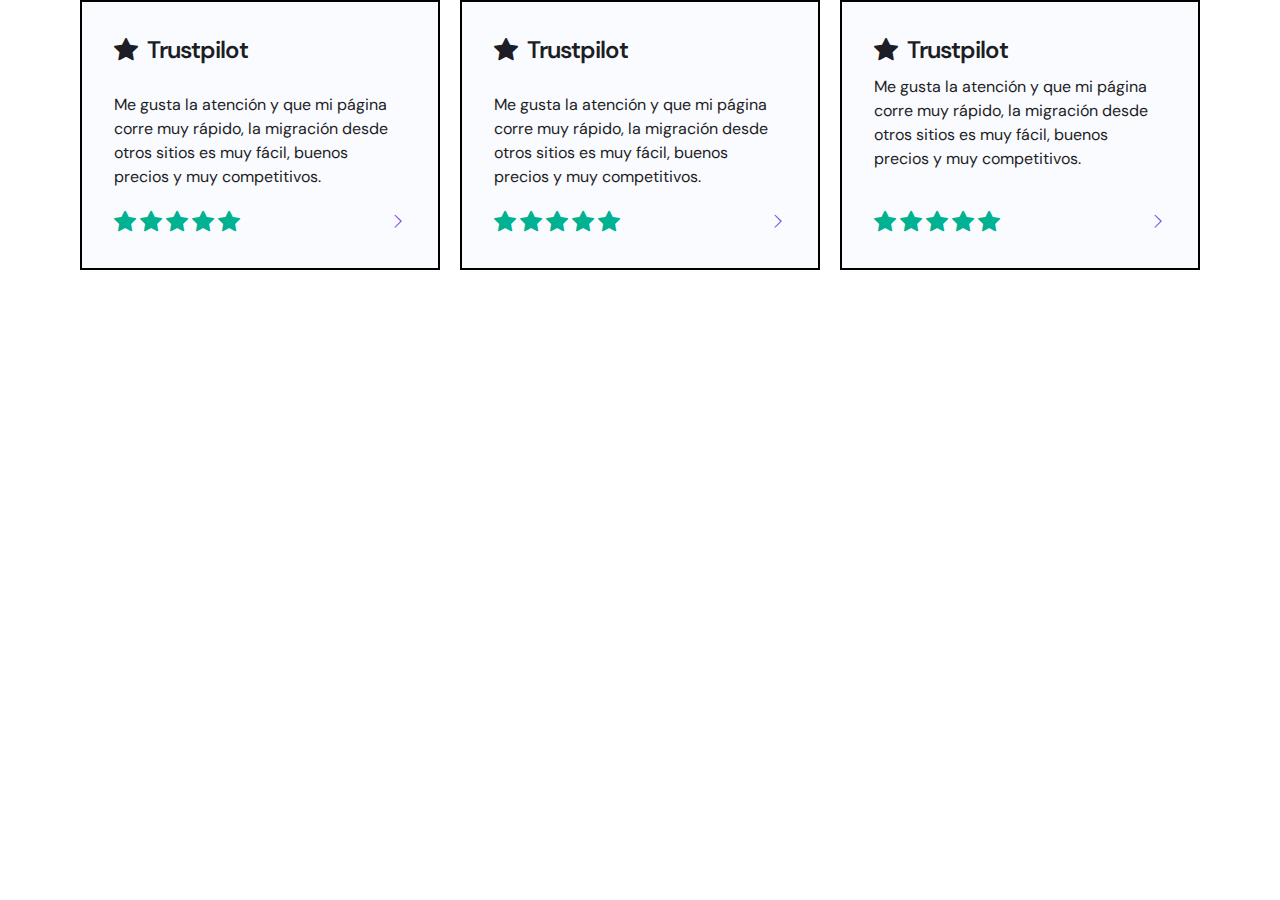
==== clase-07/index.html @ b60aed5b "clase 07" ====
<!DOCTYPE html>
<html lang="es">
<head>
    <meta charset="UTF-8">
    <meta name="viewport" content="width=device-width, initial-scale=1.0">
    <title>Hostinger</title>
    <link rel="stylesheet" href="./style.css">
</head>
<body>
    <section class="reviews">
        <article class="review">
            <h3><i class="bi bi-star-fill"></i>Trustpilot</h3>
            <p>Me gusta la atención y que mi página corre muy rápido, la migración desde otros sitios es muy fácil, buenos precios y muy competitivos.</p>
            <div class="star-list-container">
                <span class="star-list">
                    <i class="bi bi-star-fill"></i>
                    <i class="bi bi-star-fill"></i>
                    <i class="bi bi-star-fill"></i>
                    <i class="bi bi-star-fill"></i>
                    <i class="bi bi-star-fill"></i>
                </span>
                <i class="bi bi-chevron-right"></i>
            </div>
        </article>
        <article class="review">
            <h3><i class="bi bi-star-fill"></i>Trustpilot</h3>
            <p>Me gusta la atención y que mi página corre muy rápido, la migración desde otros sitios es muy fácil, buenos precios y muy competitivos.</p>
            <div class="star-list-container">
                <span class="star-list">
                    <i class="bi bi-star-fill"></i>
                    <i class="bi bi-star-fill"></i>
                    <i class="bi bi-star-fill"></i>
                    <i class="bi bi-star-fill"></i>
                    <i class="bi bi-star-fill"></i>
                </span>
                <i class="bi bi-chevron-right"></i>
            </div>
        </article>
        <article class="review">
            <div class="review-content">
                <h3>
                    <i class="bi bi-star-fill"></i>Trustpilot
                </h3>
                <p>Me gusta la atención y que mi página corre muy rápido, la migración desde otros sitios es muy fácil, buenos precios y muy competitivos.</p>
            </div>
           
            <div class="star-list-container">
                <span class="star-list">
                    <i class="bi bi-star-fill"></i>
                    <i class="bi bi-star-fill"></i>
                    <i class="bi bi-star-fill"></i>
                    <i class="bi bi-star-fill"></i>
                    <i class="bi bi-star-fill"></i>
                </span>
                <i class="bi bi-chevron-right"></i>
            </div>
        </article>
    </section>
</body>
</html>
---- clase-07/style.css ----
@import url("https://cdn.jsdelivr.net/npm/bootstrap-icons@1.11.2/font/bootstrap-icons.min.css");

@import url('https://fonts.googleapis.com/css2?family=DM+Sans:ital,opsz,wght@0,9..40,100;0,9..40,200;0,9..40,300;0,9..40,400;0,9..40,500;0,9..40,600;0,9..40,700;0,9..40,800;0,9..40,900;0,9..40,1000;1,9..40,100;1,9..40,200;1,9..40,300;1,9..40,400;1,9..40,500;1,9..40,600;1,9..40,700;1,9..40,800;1,9..40,900;1,9..40,1000&display=swap');

/* Normalize */
*{
    margin: 0;
    padding: 0;
    box-sizing: border-box;
    font-family: 'DM Sans', sans-serif;
}

/* Variables de css */
:root{
    --star-color: #00b192;
    --text-color: #1d1d25;
    --primary-color: #673DE6;
    --bg-color-100: #fafbff;
}


.reviews{
    display: flex;
    justify-content: center;
    gap: 20px;
}



.reviews .review{
    width: 360px;
    height: 270px;
    padding: 32px;
    background-color: var(--bg-color-100);
    border: 2px solid black;
    display: flex;
    flex-direction: column;
    justify-content: space-between;
}

.reviews .review h3{
    font-size: 24px;
    display: flex;
    gap:10px;
    align-items: center;
    font-weight: 600;
    letter-spacing: -1px;
    margin-bottom: 10px;
    color: var(--text-color);
}

.reviews .review p{
    font-weight: 400;
    font-size: 16px;
    line-height: 24px;
    color: var(--text-color);
    vertical-align: baseline;
}

.reviews .review .star-list-container{
    
    display: flex;
    justify-content: space-between;
    align-items: center;
}
.reviews .review .star-list-container .bi-chevron-right{
    color: var(--primary-color);
}

.star-list-container .star-list .bi-star-fill {
    color: var(--star-color);
    font-size: 22px;
}
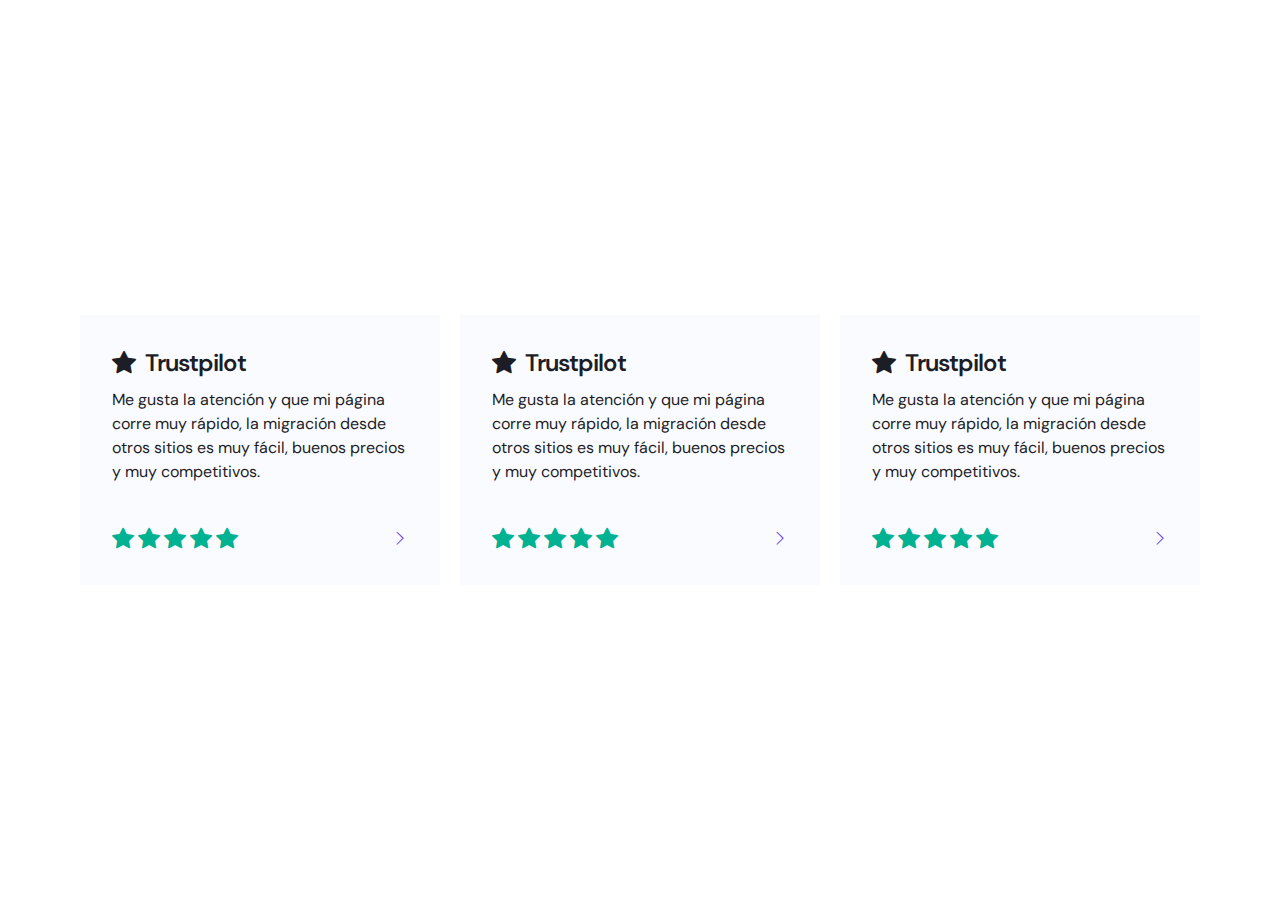
==== commit 700557bf: "actualizacion con mediaqueries" ====
--- a/clase-07/index.html
+++ b/clase-07/index.html
@@ -7,54 +7,66 @@
     <link rel="stylesheet" href="./style.css">
 </head>
 <body>
-    <section class="reviews">
-        <article class="review">
-            <h3><i class="bi bi-star-fill"></i>Trustpilot</h3>
-            <p>Me gusta la atención y que mi página corre muy rápido, la migración desde otros sitios es muy fácil, buenos precios y muy competitivos.</p>
-            <div class="star-list-container">
-                <span class="star-list">
-                    <i class="bi bi-star-fill"></i>
-                    <i class="bi bi-star-fill"></i>
-                    <i class="bi bi-star-fill"></i>
-                    <i class="bi bi-star-fill"></i>
-                    <i class="bi bi-star-fill"></i>
-                </span>
-                <i class="bi bi-chevron-right"></i>
-            </div>
-        </article>
-        <article class="review">
-            <h3><i class="bi bi-star-fill"></i>Trustpilot</h3>
-            <p>Me gusta la atención y que mi página corre muy rápido, la migración desde otros sitios es muy fácil, buenos precios y muy competitivos.</p>
-            <div class="star-list-container">
-                <span class="star-list">
-                    <i class="bi bi-star-fill"></i>
-                    <i class="bi bi-star-fill"></i>
-                    <i class="bi bi-star-fill"></i>
-                    <i class="bi bi-star-fill"></i>
-                    <i class="bi bi-star-fill"></i>
-                </span>
-                <i class="bi bi-chevron-right"></i>
-            </div>
-        </article>
-        <article class="review">
-            <div class="review-content">
-                <h3>
-                    <i class="bi bi-star-fill"></i>Trustpilot
-                </h3>
-                <p>Me gusta la atención y que mi página corre muy rápido, la migración desde otros sitios es muy fácil, buenos precios y muy competitivos.</p>
-            </div>
-           
-            <div class="star-list-container">
-                <span class="star-list">
-                    <i class="bi bi-star-fill"></i>
-                    <i class="bi bi-star-fill"></i>
-                    <i class="bi bi-star-fill"></i>
-                    <i class="bi bi-star-fill"></i>
-                    <i class="bi bi-star-fill"></i>
-                </span>
-                <i class="bi bi-chevron-right"></i>
-            </div>
-        </article>
-    </section>
+    <main>
+        <section class="reviews">
+            <article class="review">
+                <div class="review-content">
+                    <h3>
+                        <i class="bi bi-star-fill"></i>Trustpilot
+                    </h3>
+                    <p>Me gusta la atención y que mi página corre muy rápido, la migración desde otros sitios es muy fácil, buenos precios y muy competitivos.</p>
+                </div>
+               
+                <div class="star-list-container">
+                    <span class="star-list">
+                        <i class="bi bi-star-fill"></i>
+                        <i class="bi bi-star-fill"></i>
+                        <i class="bi bi-star-fill"></i>
+                        <i class="bi bi-star-fill"></i>
+                        <i class="bi bi-star-fill"></i>
+                    </span>
+                    <i class="bi bi-chevron-right"></i>
+                </div>
+            </article>
+            <article class="review">
+                <div class="review-content">
+                    <h3>
+                        <i class="bi bi-star-fill"></i>Trustpilot
+                    </h3>
+                    <p>Me gusta la atención y que mi página corre muy rápido, la migración desde otros sitios es muy fácil, buenos precios y muy competitivos.</p>
+                </div>
+               
+                <div class="star-list-container">
+                    <span class="star-list">
+                        <i class="bi bi-star-fill"></i>
+                        <i class="bi bi-star-fill"></i>
+                        <i class="bi bi-star-fill"></i>
+                        <i class="bi bi-star-fill"></i>
+                        <i class="bi bi-star-fill"></i>
+                    </span>
+                    <i class="bi bi-chevron-right"></i>
+                </div>
+            </article>
+            <article class="review">
+                <div class="review-content">
+                    <h3>
+                        <i class="bi bi-star-fill"></i>Trustpilot
+                    </h3>
+                    <p>Me gusta la atención y que mi página corre muy rápido, la migración desde otros sitios es muy fácil, buenos precios y muy competitivos.</p>
+                </div>
+               
+                <div class="star-list-container">
+                    <span class="star-list">
+                        <i class="bi bi-star-fill"></i>
+                        <i class="bi bi-star-fill"></i>
+                        <i class="bi bi-star-fill"></i>
+                        <i class="bi bi-star-fill"></i>
+                        <i class="bi bi-star-fill"></i>
+                    </span>
+                    <i class="bi bi-chevron-right"></i>
+                </div>
+            </article>
+        </section>
+    </main>
 </body>
 </html>--- a/clase-07/style.css
+++ b/clase-07/style.css
@@ -19,10 +19,19 @@
 }
 
 
+main{
+    height: 100vh;
+    display: flex;
+    align-items: center;
+
+}
+
 .reviews{
     display: flex;
     justify-content: center;
     gap: 20px;
+    width: 100%;
+    padding: 0 50px;
 }
 
 
@@ -32,7 +41,6 @@
     height: 270px;
     padding: 32px;
     background-color: var(--bg-color-100);
-    border: 2px solid black;
     display: flex;
     flex-direction: column;
     justify-content: space-between;
@@ -70,4 +78,28 @@
 .star-list-container .star-list .bi-star-fill {
     color: var(--star-color);
     font-size: 22px;
-}+}
+
+@media screen and (max-width:1100px){
+    .reviews{
+        flex-direction: column;
+        align-items: center;
+    }
+    .reviews .review{
+        width: 80%;
+        height: 198px;
+    }
+}
+
+@media screen and (max-width:750px){
+    .reviews .review{
+        width: 100%;
+        height: auto;
+    }
+}
+
+@media screen and (max-width:400px){
+    .reviews{
+        padding: 0 30px;
+    }
+}
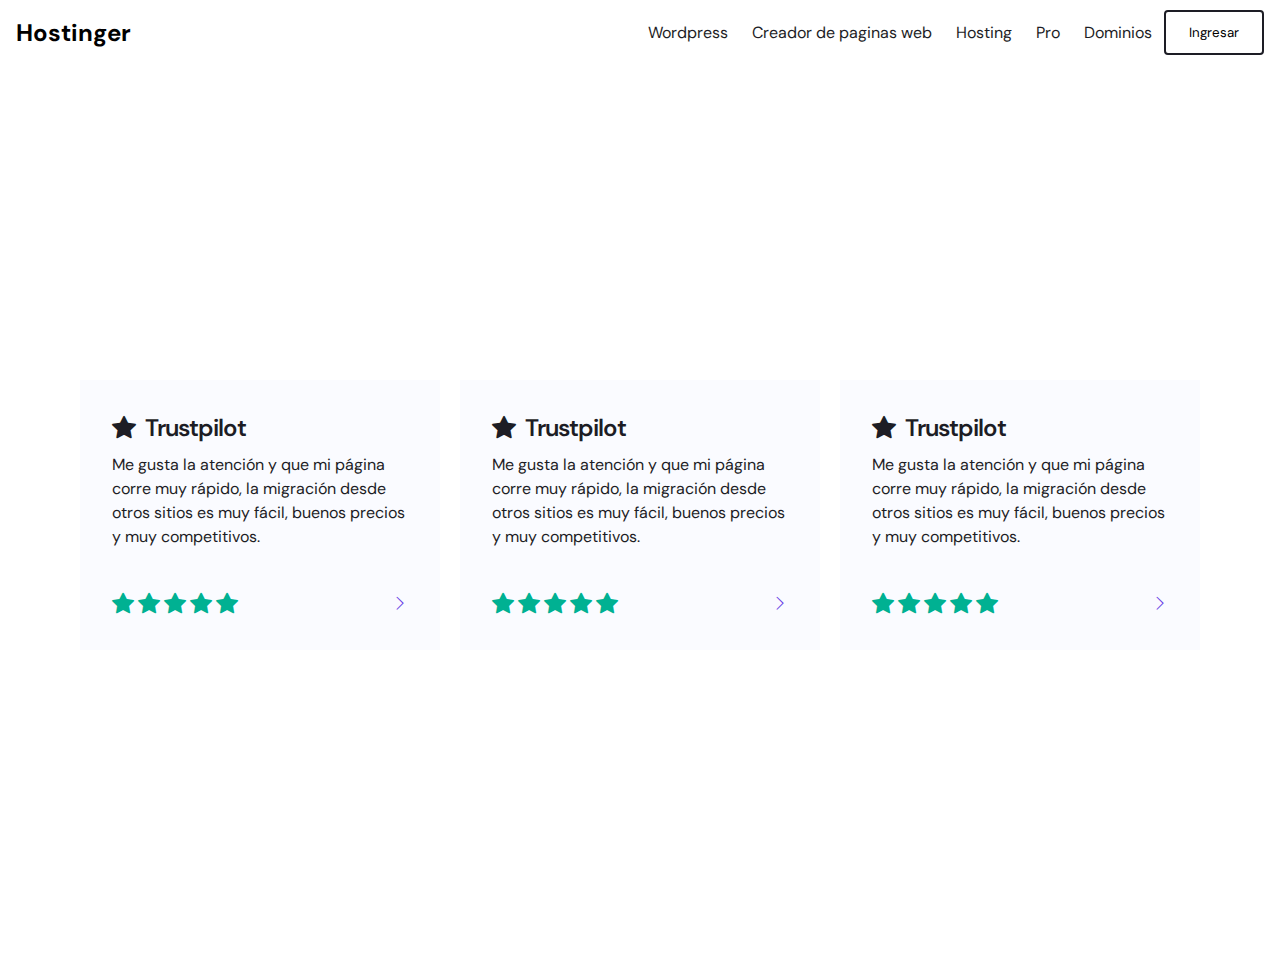
==== commit acfcfdfa: "mediaqueries clase 7" ====
--- a/clase-07/index.html
+++ b/clase-07/index.html
@@ -7,6 +7,23 @@
     <link rel="stylesheet" href="./style.css">
 </head>
 <body>
+
+    <header>
+        <h2>Hostinger</h2>
+        <nav>
+            <a href="">Wordpress</a>
+            <a href="">Creador de paginas web</a>
+            <a href="">Hosting</a>
+            <a href="">Pro</a>
+            <a href="">Dominios</a>
+            <button>
+                Ingresar
+            </button>
+        </nav>
+        <button class="btn-menu">
+            <i class="bi bi-list"></i>
+        </button>
+    </header>
     <main>
         <section class="reviews">
             <article class="review">
--- a/clase-07/style.css
+++ b/clase-07/style.css
@@ -1,6 +1,8 @@
 @import url("https://cdn.jsdelivr.net/npm/bootstrap-icons@1.11.2/font/bootstrap-icons.min.css");
 
 @import url('https://fonts.googleapis.com/css2?family=DM+Sans:ital,opsz,wght@0,9..40,100;0,9..40,200;0,9..40,300;0,9..40,400;0,9..40,500;0,9..40,600;0,9..40,700;0,9..40,800;0,9..40,900;0,9..40,1000;1,9..40,100;1,9..40,200;1,9..40,300;1,9..40,400;1,9..40,500;1,9..40,600;1,9..40,700;1,9..40,800;1,9..40,900;1,9..40,1000&display=swap');
+
+@import url('./navbar.css');
 
 /* Normalize */
 *{
@@ -79,6 +81,9 @@
     color: var(--star-color);
     font-size: 22px;
 }
+/* 
+SI MI ANCHO ES MENOR A 1100 entonces aplicare este css 
+*/
 
 @media screen and (max-width:1100px){
     .reviews{
@@ -96,10 +101,24 @@
         width: 100%;
         height: auto;
     }
+    main{
+        height: 150vh;
+    }
 }
+
+
 
 @media screen and (max-width:400px){
     .reviews{
         padding: 0 30px;
     }
 }
+
+/* ESTAS MEDIAQUERIES SE USAN EN MOBIBLE FIRST */
+/* @media screen and (min-width: 2000px) {
+    body{
+        background-color: red;
+    }
+} */
+
+/* QUE HACE EL FIT CONTENT PARA EL LUNES */